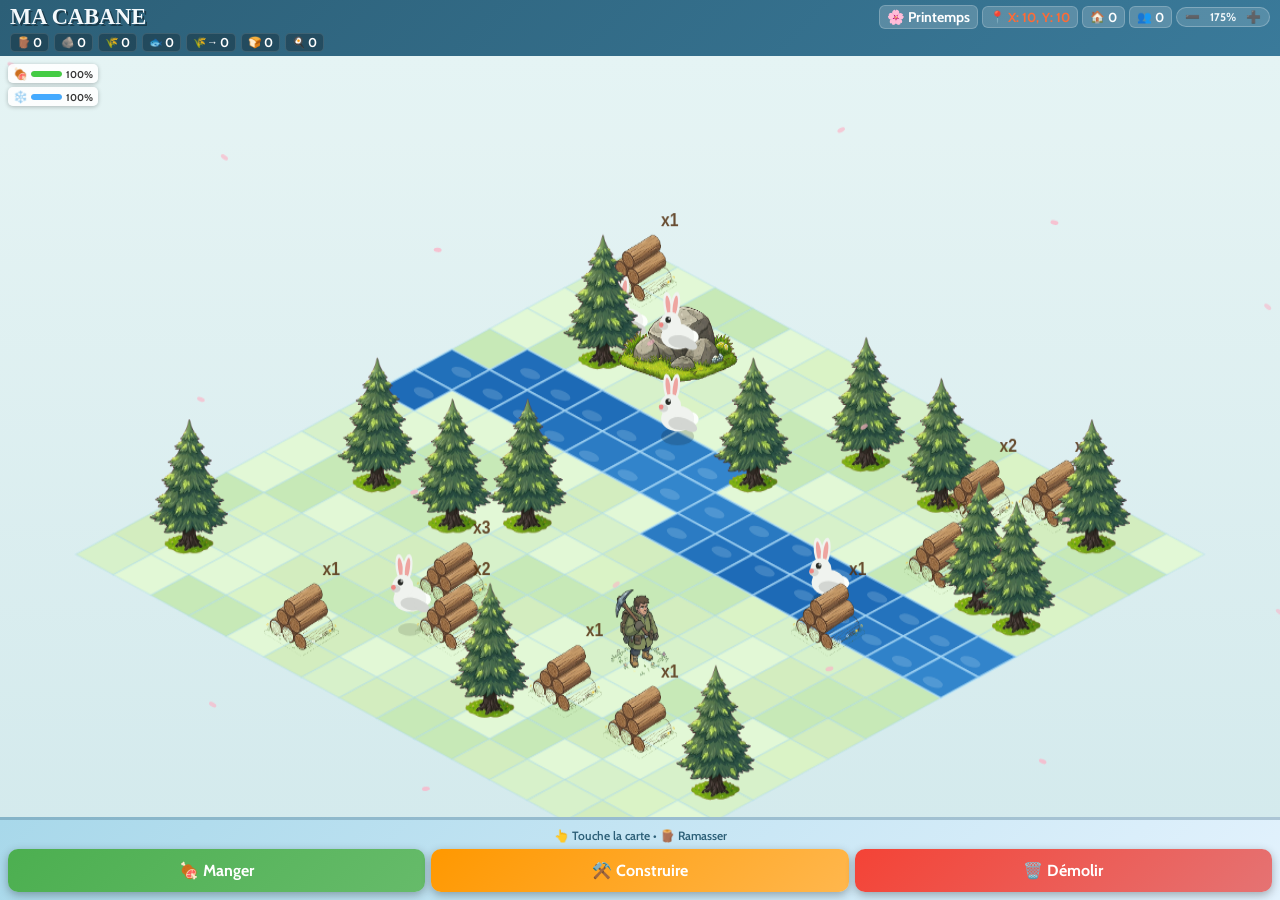
==== index.html @ a0b6c783 "Zoom adaptatif : auto au démarrage + pinch-to-zoom + boutons +/- - calculateZoom() maintenant sans c" ====
<!DOCTYPE html>
<html lang="fr">
<head>
    <meta charset="UTF-8">
    <meta name="viewport" content="width=device-width, initial-scale=1.0, maximum-scale=1.0, user-scalable=no">
    <link rel="manifest" href="manifest.json">
    <meta name="theme-color" content="#2c5f77">
    <meta name="apple-mobile-web-app-capable" content="yes">
    <meta name="apple-mobile-web-app-status-bar-style" content="black-translucent">
    <meta name="apple-mobile-web-app-title" content="Ma Cabane">
    <link rel="apple-touch-icon" href="icons/icon-192.png">
    <meta name="mobile-web-app-capable" content="yes">
    <title>Ma Cabane</title>
    <link rel="stylesheet" href="style.css">
    <link rel="preconnect" href="https://fonts.googleapis.com">
    <link rel="preconnect" href="https://fonts.gstatic.com" crossorigin>
    <link href="https://fonts.googleapis.com/css2?family=Permanent+Marker&family=Cabin:wght@400;700&display=swap" rel="stylesheet">
</head>
<body>

    <!-- Écran de chargement (overlay position:fixed, ne perturbe pas le layout) -->
    <div id="loadingScreen">
        <div class="loading-content">
            <div class="loading-title">MA CABANE</div>
            <div class="loading-sub">Chargement…</div>
            <div class="loading-bar-bg">
                <div class="loading-bar-fill" id="loadingBar"></div>
            </div>
            <div class="loading-hint">❄️ Prépare-toi à survivre à l'hiver !</div>
        </div>
    </div>

    <div class="game-container">

        <!-- ══════════ HEADER COMPACT ══════════ -->
        <div class="header">

            <!-- Ligne 1 : titre + saison + position -->
            <div class="header-row header-row-top">
                <h1>MA CABANE</h1>
                <div class="header-metas">
                    <div class="meta-chip season-chip"><span id="season">🌸 Printemps</span></div>
                    <div class="meta-chip"><span class="meta-icon">📍</span><span id="position">0,0</span></div>
                    <div class="meta-chip"><span class="meta-icon">🏠</span><span id="shelters">0</span></div>
                    <div class="meta-chip"><span class="meta-icon">👥</span><span id="habitants">0</span></div>
                    <div class="zoom-controls">
                        <button id="zoomOutBtn" class="zoom-btn">➖</button>
                        <span id="zoomLevel">100%</span>
                        <button id="zoomInBtn" class="zoom-btn">➕</button>
                    </div>
                </div>
            </div>

            <!-- Ligne 2 : ressources en grille compacte -->
            <div class="header-row header-resources">
                <div class="res-chip"><span class="res-icon">🪵</span><span id="wood">0</span></div>
                <div class="res-chip"><span class="res-icon">🪨</span><span id="stone">0</span></div>
                <div class="res-chip"><span class="res-icon">🌾</span><span id="wheat">0</span></div>
                <div class="res-chip"><span class="res-icon">🐟</span><span id="fish">0</span></div>
                <div class="res-chip"><span class="res-icon">🌾→</span><span id="flour">0</span></div>
                <div class="res-chip"><span class="res-icon">🍞</span><span id="bread">0</span></div>
                <div class="res-chip"><span class="res-icon">🍳</span><span id="cookedFish">0</span></div>
            </div>

        </div>

        <!-- ══════════ CANVAS + JAUGES OVERLAY ══════════ -->
        <div class="canvas-wrapper">
            <canvas id="gameCanvas"></canvas>

            <!-- Jauges faim/froid en overlay HTML (pas dessinées sur le canvas) -->
            <div class="stat-overlay">
                <div class="bar-item" id="hungerBarEl">
                    <span class="bar-icon">🍖</span>
                    <div class="bar-track">
                        <div class="bar-fill" id="hungerFill"></div>
                    </div>
                    <span class="bar-pct" id="hungerPct">100%</span>
                </div>
                <div class="bar-item" id="coldBarEl">
                    <span class="bar-icon">❄️</span>
                    <div class="bar-track">
                        <div class="bar-fill" id="coldFill"></div>
                    </div>
                    <span class="bar-pct" id="coldPct">100%</span>
                </div>
            </div>
        </div>

        <!-- ══════════ FOOTER COMPACT ══════════ -->
        <div class="controls">
            <div class="instruction-mobile">
                👆 Touche la carte • 🪵 Ramasser
            </div>
            <div class="action-buttons">
                <button id="eatBtn" class="footer-btn action">🍖 Manger</button>
                <button id="buildMenuBtn" class="footer-btn build">⚒️ Construire</button>
                <button id="demolishBtn" class="footer-btn danger">🗑️ Démolir</button>
            </div>
        </div>

        <!-- ══════════ POPUP DE CONSTRUCTION ══════════ -->
        <div id="buildPopup" class="build-popup hidden">
            <div class="popup-overlay"></div>
            <div class="popup-content">
                <div class="popup-header">
                    <h3>⚒️ Constructions</h3>
                    <button class="popup-close" id="closePopupBtn">✖</button>
                </div>

                <div class="build-carousel">
                    <div class="build-card" data-build="shelter" data-cost="5">
                        <div class="build-icon">🏠</div>
                        <div class="build-name">Abri</div>
                        <div class="build-cost">💰 5 🪵</div>
                    </div>
                    <div class="build-card" data-build="field" data-cost="3">
                        <div class="build-icon">🌾</div>
                        <div class="build-name">Champ</div>
                        <div class="build-cost">💰 3 🪵</div>
                    </div>
                    <div class="build-card" data-build="fence" data-cost="2">
                        <div class="build-icon">
                            <svg width="44" height="44" viewBox="0 0 44 44" xmlns="http://www.w3.org/2000/svg">
                                <rect x="4"  y="14" width="8" height="24" rx="1" fill="#8B5A2B"/>
                                <polygon points="8,6 4,14 12,14" fill="#6B3A10"/>
                                <rect x="18" y="8"  width="8" height="30" rx="1" fill="#7A4A1E"/>
                                <polygon points="22,0 18,8 26,8" fill="#5A2A08"/>
                                <rect x="32" y="14" width="8" height="24" rx="1" fill="#8B5A2B"/>
                                <polygon points="36,6 32,14 40,14" fill="#6B3A10"/>
                                <rect x="2"  y="20" width="40" height="4" rx="1" fill="#A0703A"/>
                            </svg>
                        </div>
                        <div class="build-name">Palissade</div>
                        <div class="build-cost">💰 2 🪵</div>
                    </div>
                    <div class="build-card" data-build="bridge" data-cost="5">
                        <div class="build-icon">🌉</div>
                        <div class="build-name">Pont</div>
                        <div class="build-cost">💰 5 🪵</div>
                    </div>
                    <div class="build-card" data-build="bakery" data-cost="8">
                        <div class="build-icon">🍞</div>
                        <div class="build-name">Boulangerie</div>
                        <div class="build-cost">💰 8 🪵</div>
                    </div>
                    <div class="build-card" data-build="fishery" data-cost="6">
                        <div class="build-icon">🎣</div>
                        <div class="build-name">Poissonnerie</div>
                        <div class="build-cost">💰 6 🪵</div>
                    </div>
                    <div class="build-card" data-build="mill" data-cost="10">
                        <div class="build-icon">⚙️</div>
                        <div class="build-name">Moulin</div>
                        <div class="build-cost">💰 10 🪵</div>
                    </div>
                    <div class="build-card" data-build="campfire" data-cost="3">
                        <div class="build-icon">🔥</div>
                        <div class="build-name">Feu de camp</div>
                        <div class="build-cost">💰 3 🪵</div>
                    </div>
                    <div class="build-card" data-build="tower" data-cost="8" data-cost-stone="5">
                        <div class="build-icon">🗼</div>
                        <div class="build-name">Tour de guet</div>
                        <div class="build-cost">💰 8 🪵 + 5 🪨</div>
                    </div>
                </div>
            </div>
        </div>
    </div>

    <script src="game.js"></script>

    <script>
    if ('serviceWorker' in navigator) {
        window.addEventListener('load', () => {
            navigator.serviceWorker.register('./service-worker.js')
                .then(r  => console.log('[PWA] SW enregistré, scope:', r.scope))
                .catch(e => console.error('[PWA] SW échec:', e));
        });
    }
    </script>
</body>
</html>
---- style.css ----
:root {
    --deep-blue:    #2c5f77;
    --ice-blue:     #a8d8ea;
    --snow-white:   #f4f9fc;
    --shadow:       #1a3a4a;
    --accent:       #ff6b35;
    --wood-brown:   #8b5a3c;
}

* {
    margin: 0; padding: 0; box-sizing: border-box;
    -webkit-user-select: none; user-select: none;
    -webkit-tap-highlight-color: transparent;
}

html, body {
    width: 100%; height: 100%;
    overscroll-behavior: none;
    overflow: hidden;
}

body {
    font-family: 'Cabin', sans-serif;
    background: #1a3a4a;
}

/* ══════════ ÉCRAN DE CHARGEMENT ══════════ */
#loadingScreen {
    position: fixed; inset: 0; z-index: 999;
    background: linear-gradient(135deg, #1a3a4a, #2c5f77);
    display: flex; justify-content: center; align-items: center;
    transition: opacity 0.5s ease;
}
.loading-content { text-align: center; color: #fff; padding: 20px; }
.loading-title {
    font-family: 'Permanent Marker', cursive;
    font-size: clamp(1.8em, 6vw, 3em);
    text-shadow: 3px 3px 0 #1a3a4a;
    margin-bottom: 12px;
}
.loading-sub   { color: var(--ice-blue); margin-bottom: 16px; font-size: 0.9em; }
.loading-bar-bg {
    width: min(260px, 70vw); height: 8px;
    background: rgba(255,255,255,0.15); border-radius: 4px;
    margin: 0 auto 12px; overflow: hidden;
}
.loading-bar-fill {
    height: 100%; width: 0%;
    background: linear-gradient(90deg, var(--ice-blue), var(--accent));
    border-radius: 4px; transition: width 0.3s ease;
}
.loading-hint { font-size: 0.8em; color: rgba(255,255,255,0.5); }

/* ══════════ CONTENEUR PRINCIPAL ══════════ */
.game-container {
    width: 100vw;
    /* 100dvh = tient compte des barres navigateur mobile (Chrome 108+, Safari 15.4+) */
    height: 100vh; height: 100dvh;
    display: flex; flex-direction: column;
    overflow: hidden;
    background: rgba(244,249,252,0.95);
    animation: slideIn 0.4s ease-out;
}
@keyframes slideIn {
    from { opacity: 0; } to { opacity: 1; }
}

/* ══════════ HEADER ══════════ */
.header {
    flex-shrink: 0;
    background: linear-gradient(135deg, var(--deep-blue), #3a7a9a);
    padding: 4px 10px 3px;
    box-shadow: 0 2px 8px rgba(0,0,0,0.3);
}

/* Ligne commune header */
.header-row {
    display: flex;
    align-items: center;
    gap: 5px;
}

/* Ligne 1 : titre + chips méta */
.header-row-top {
    justify-content: space-between;
    margin-bottom: 3px;
    flex-wrap: nowrap;
}

h1 {
    font-family: 'Permanent Marker', cursive;
    color: var(--snow-white);
    font-size: clamp(0.9em, 3.5vw, 1.4em);
    text-shadow: 2px 2px 0 var(--shadow);
    white-space: nowrap;
    flex-shrink: 0;
}

.header-metas {
    display: flex; gap: 4px; align-items: center;
    overflow-x: auto; scrollbar-width: none;
    flex-wrap: nowrap;
}
.header-metas::-webkit-scrollbar { display: none; }

/* Contrôles de zoom dans le header */
.zoom-controls {
    display: flex;
    align-items: center;
    gap: 3px;
    background: rgba(255,255,255,0.15);
    border: 1px solid rgba(255,255,255,0.25);
    padding: 2px 6px;
    border-radius: 12px;
    flex-shrink: 0;
}

.zoom-btn {
    background: transparent;
    border: none;
    cursor: pointer;
    font-size: 0.75em;
    padding: 0 2px;
    line-height: 1;
    color: white;
    touch-action: manipulation;
}

#zoomLevel {
    font-size: 0.7em;
    font-weight: bold;
    color: var(--snow-white);
    min-width: 36px;
    text-align: center;
}

.meta-chip {
    background: rgba(255,255,255,0.18);
    border: 1px solid rgba(255,255,255,0.2);
    border-radius: 6px;
    padding: 2px 7px;
    display: flex; align-items: center; gap: 3px;
    white-space: nowrap; flex-shrink: 0;
    color: #fff;
    font-size: clamp(0.65em, 2vw, 0.82em);
    font-weight: bold;
}
.season-chip { font-size: clamp(0.7em, 2.2vw, 0.88em); }
.meta-icon   { font-size: 0.9em; }

#position { color: var(--accent); font-weight: bold; }

/* Ligne 2 : ressources scrollables */
.header-resources {
    overflow-x: auto; scrollbar-width: none;
    flex-wrap: nowrap; padding-bottom: 1px;
}
.header-resources::-webkit-scrollbar { display: none; }

.res-chip {
    background: rgba(0,0,0,0.25);
    border: 1px solid rgba(255,255,255,0.12);
    border-radius: 5px;
    padding: 1px 6px;
    display: flex; align-items: center; gap: 2px;
    color: #fff;
    font-size: clamp(0.65em, 2vw, 0.8em);
    font-weight: bold;
    white-space: nowrap; flex-shrink: 0;
}
.res-icon { font-size: 0.85em; }

/* ══════════ CANVAS WRAPPER ══════════ */
/* Le wrapper prend tout l'espace restant entre header et footer.
   Le canvas s'y étire à 100%. Ça garantit canvas.offsetWidth correct. */
.canvas-wrapper {
    flex: 1;
    min-height: 0;
    position: relative;   /* nécessaire pour les jauges en overlay */
    overflow: hidden;
}

#gameCanvas {
    width: 100%;           /* Fix Chrome : force le calcul de la largeur */
    height: 100%;          /* Fix Chrome : force le calcul de la hauteur */
    display: block;
    background: linear-gradient(180deg, #e8f4f8 0%, #d4e9f0 100%);
    cursor: crosshair;
    touch-action: none;
}

/* ══════════ JAUGES FAIM/FROID EN OVERLAY ══════════
   Position absolute dans .canvas-wrapper → elles flottent
   sur le canvas sans prendre de place dans le layout. */
.stat-overlay {
    position: absolute;
    top: 8px; left: 8px;
    display: flex; flex-direction: column; gap: 4px;
    pointer-events: none;   /* les clics passent à travers vers le canvas */
    z-index: 10;
}

.bar-item {
    display: flex; align-items: center; gap: 3px;
    background: rgba(255,255,255,0.88);
    border-radius: 5px;
    padding: 2px 5px;
    box-shadow: 0 1px 4px rgba(0,0,0,0.25);
    min-width: 90px;
    max-width: 120px;
}

.bar-icon { font-size: 0.75em; flex-shrink: 0; }

.bar-track {
    flex: 1;
    height: 6px;
    background: rgba(0,0,0,0.15);
    border-radius: 3px;
    overflow: hidden;
}

.bar-fill {
    height: 100%;
    border-radius: 4px;
    transition: width 0.3s ease, background 0.5s ease;
}

.bar-pct {
    font-size: 0.62em;
    font-weight: bold;
    color: #333;
    min-width: 28px;
    text-align: right;
    flex-shrink: 0;
}

/* Animation critique (barre < 20%) */
.bar-item.critical {
    animation: blink-critical 0.6s ease-in-out infinite;
}
@keyframes blink-critical {
    0%, 100% { box-shadow: 0 1px 4px rgba(0,0,0,0.25); }
    50%       { box-shadow: 0 0 8px 2px rgba(220,50,50,0.6); }
}

/* ══════════ FOOTER COMPACT ══════════ */
.controls {
    position: fixed;
    bottom: 0;
    left: 0;
    right: 0;
    background: linear-gradient(135deg, var(--ice-blue), #e3f2fd);
    padding: 8px;
    border-top: 3px solid rgba(44, 95, 119, 0.3);
    z-index: 1000;
}

/* Ligne actions : instruction + manger/démolir */
.controls-actions {
    display: flex; align-items: center;
    justify-content: space-between; gap: 8px;
}

.instruction {
    display: flex; align-items: center; gap: 5px;
    color: var(--deep-blue); flex: 1; min-width: 0; overflow: hidden;
}
.instruction .icon {
    font-size: 1em; flex-shrink: 0;
    animation: bounce 2s ease-in-out infinite;
}
.instruction span:last-child {
    font-size: 0.7em; font-weight: 600;
    white-space: nowrap; overflow: hidden; text-overflow: ellipsis;
}
@keyframes bounce {
    0%, 100% { transform: translateY(0); } 50% { transform: translateY(-4px); }
}

.action-buttons { display: flex; gap: 4px; flex-shrink: 0; }

/* Ligne boutons de construction : UNE seule ligne scrollable */
.controls-scroll {
    display: flex; gap: 4px;
    overflow-x: auto; scrollbar-width: none;
    flex-wrap: nowrap; padding-bottom: 2px;
}
.controls-scroll::-webkit-scrollbar { display: none; }

/* ══════════ BOUTONS ══════════ */
.build-button {
    background: linear-gradient(135deg, var(--wood-brown), #a67c52);
    color: #fff;
    border: 1.5px solid rgba(255,255,255,0.35);
    padding: 5px 10px;
    font-size: clamp(0.65em, 2vw, 0.78em);
    font-weight: bold;
    border-radius: 8px;
    cursor: pointer;
    font-family: 'Cabin', sans-serif;
    box-shadow: 0 2px 5px rgba(0,0,0,0.2);
    transition: all 0.15s ease;
    white-space: nowrap;
    flex-shrink: 0;
    min-height: 36px;
    touch-action: manipulation;
}

.build-button:hover   { transform: translateY(-1px); box-shadow: 0 4px 10px rgba(0,0,0,0.3); }
.build-button:active  { transform: scale(0.95); }
.build-button:disabled{ opacity: 0.4; cursor: not-allowed; transform: none; }

.build-button.active {
    background: linear-gradient(135deg, var(--accent), #ff8c5a);
    animation: pulse 1s ease-in-out infinite;
}

.eat-btn     { background: linear-gradient(135deg, #2a6e2a, #3a9e3a); }
.eat-btn:hover { background: linear-gradient(135deg, #3a9e3a, #2a6e2a); }
.orient-btn  { background: linear-gradient(135deg, #1a4a6a, #2a6a9a); }

.demolish-button {
    background: linear-gradient(135deg, #7a2020, #a03030);
    border-color: rgba(255,170,170,0.4);
}
.demolish-button:hover  { background: linear-gradient(135deg, #a03030, #7a2020); }
.demolish-button.active {
    background: linear-gradient(135deg, #cc2020, #ff4040);
    animation: pulseRed 1s ease-in-out infinite;
}

@keyframes pulseRed {
    0%, 100% { box-shadow: 0 2px 8px rgba(220,50,50,0.4); }
    50%       { box-shadow: 0 4px 16px rgba(220,50,50,0.7); }
}
@keyframes pulse {
    0%, 100% { box-shadow: 0 2px 8px rgba(255,107,53,0.4); }
    50%       { box-shadow: 0 4px 16px rgba(255,107,53,0.7); }
}

/* ══════════ RESPONSIVE MOBILE COMPACT ══════════ */
@media (max-height: 500px) {
    .header  { padding: 2px 8px 2px; }
    h1       { font-size: 0.9em; }
    .header-row-top { margin-bottom: 1px; }
    .controls{ padding: 2px 6px 3px; gap: 2px; }
    .instruction { display: none; }
    .controls-actions { justify-content: flex-end; }
    .build-button { min-height: 30px; padding: 3px 7px; }
    .bar-item { min-width: 100px; }
}

@media (max-width: 400px) {
    h1 { font-size: 0.85em; }
    .meta-chip { padding: 1px 5px; }
}

.button-grid {
    display: grid;
    grid-template-columns: repeat(2, 1fr);
    gap: 5px;
    flex: 1;
    overflow-y: auto;
}

.action-btn, .build-btn {
    padding: 8px 12px;
    font-size: 0.9em;
    border-radius: 8px;
    border: none;
    font-weight: bold;
    cursor: pointer;
    white-space: nowrap;
    touch-action: manipulation;
}

.action-btn {
    background: linear-gradient(135deg, #ff6b35, #ff8c5a);
    color: white;
}

.build-btn {
    background: linear-gradient(135deg, #8d6e63, #a1887f);
    color: white;
}

.hunger-bar, .cold-bar {
    position: absolute;
    top: 70px;
    left: 10px;
    width: 140px;
    height: 18px;
    background: rgba(255,255,255,0.85);
    border-radius: 10px;
    padding: 2px;
    z-index: 10;
}

.cold-bar {
    top: 95px;
}

/* ══════════ FOOTER COMPACT — BOUTONS ══════════ */
.instruction-mobile {
    font-size: 0.75em;
    color: var(--deep-blue);
    text-align: center;
    margin-bottom: 6px;
    font-weight: 600;
}

.action-buttons {
    display: flex;
    gap: 6px;
    justify-content: center;
}

.footer-btn {
    flex: 1;
    padding: 12px 8px;
    font-size: 1em;
    border-radius: 10px;
    border: none;
    font-weight: bold;
    cursor: pointer;
    font-family: 'Cabin', sans-serif;
    box-shadow: 0 3px 10px rgba(0,0,0,0.3);
    transition: transform 0.1s;
    touch-action: manipulation;
}

.footer-btn:active { transform: scale(0.95); }

.footer-btn.action  { background: linear-gradient(135deg, #4caf50, #66bb6a); color: white; }
.footer-btn.build   { background: linear-gradient(135deg, #ff9800, #ffb74d); color: white; }
.footer-btn.danger  { background: linear-gradient(135deg, #f44336, #e57373); color: white; }
.footer-btn.danger.active {
    background: linear-gradient(135deg, #cc2020, #ff4040);
    animation: pulseRed 1s ease-in-out infinite;
}

/* ══════════ POPUP DE CONSTRUCTION ══════════ */
.build-popup {
    position: fixed;
    top: 0; left: 0; right: 0; bottom: 0;
    z-index: 2000;
    display: flex;
    align-items: center;
    justify-content: center;
}

.build-popup.hidden { display: none; }

.popup-overlay {
    position: absolute;
    top: 0; left: 0; right: 0; bottom: 0;
    background: rgba(0, 0, 0, 0.7);
    backdrop-filter: blur(5px);
}

.popup-content {
    position: relative;
    background: linear-gradient(135deg, #e8f4f8, #d4e9f0);
    border-radius: 20px;
    padding: 20px;
    max-width: 90vw;
    width: 500px;
    box-shadow: 0 10px 40px rgba(0,0,0,0.5);
    border: 3px solid var(--ice-blue);
}

.popup-header {
    display: flex;
    justify-content: space-between;
    align-items: center;
    margin-bottom: 15px;
}

.popup-header h3 {
    font-family: 'Permanent Marker', cursive;
    color: var(--deep-blue);
    margin: 0;
    font-size: 1.5em;
}

.popup-close {
    background: #f44336;
    color: white;
    border: none;
    border-radius: 50%;
    width: 35px;
    height: 35px;
    font-size: 1.2em;
    cursor: pointer;
    box-shadow: 0 2px 8px rgba(0,0,0,0.3);
    touch-action: manipulation;
}

.build-carousel {
    display: flex;
    gap: 12px;
    overflow-x: auto;
    overflow-y: hidden;
    padding: 10px 5px;
    scroll-snap-type: x mandatory;
}

.build-card {
    min-width: 110px;
    background: white;
    border-radius: 15px;
    padding: 15px 10px;
    text-align: center;
    cursor: pointer;
    border: 3px solid transparent;
    box-shadow: 0 4px 12px rgba(0,0,0,0.2);
    transition: all 0.2s;
    scroll-snap-align: center;
    touch-action: manipulation;
}

.build-card:hover         { transform: translateY(-5px); border-color: var(--accent); }
.build-card:active        { transform: scale(0.95); }
.build-card.disabled      { opacity: 0.5; cursor: not-allowed; }
.build-card.disabled:hover{ transform: none; border-color: transparent; }

.build-icon  { font-size: 2.5em; margin-bottom: 6px; }
.build-name  { font-weight: bold; color: var(--deep-blue); margin-bottom: 4px; font-size: 0.85em; }
.build-cost  { font-size: 0.8em; color: var(--wood-brown); font-weight: 600; }
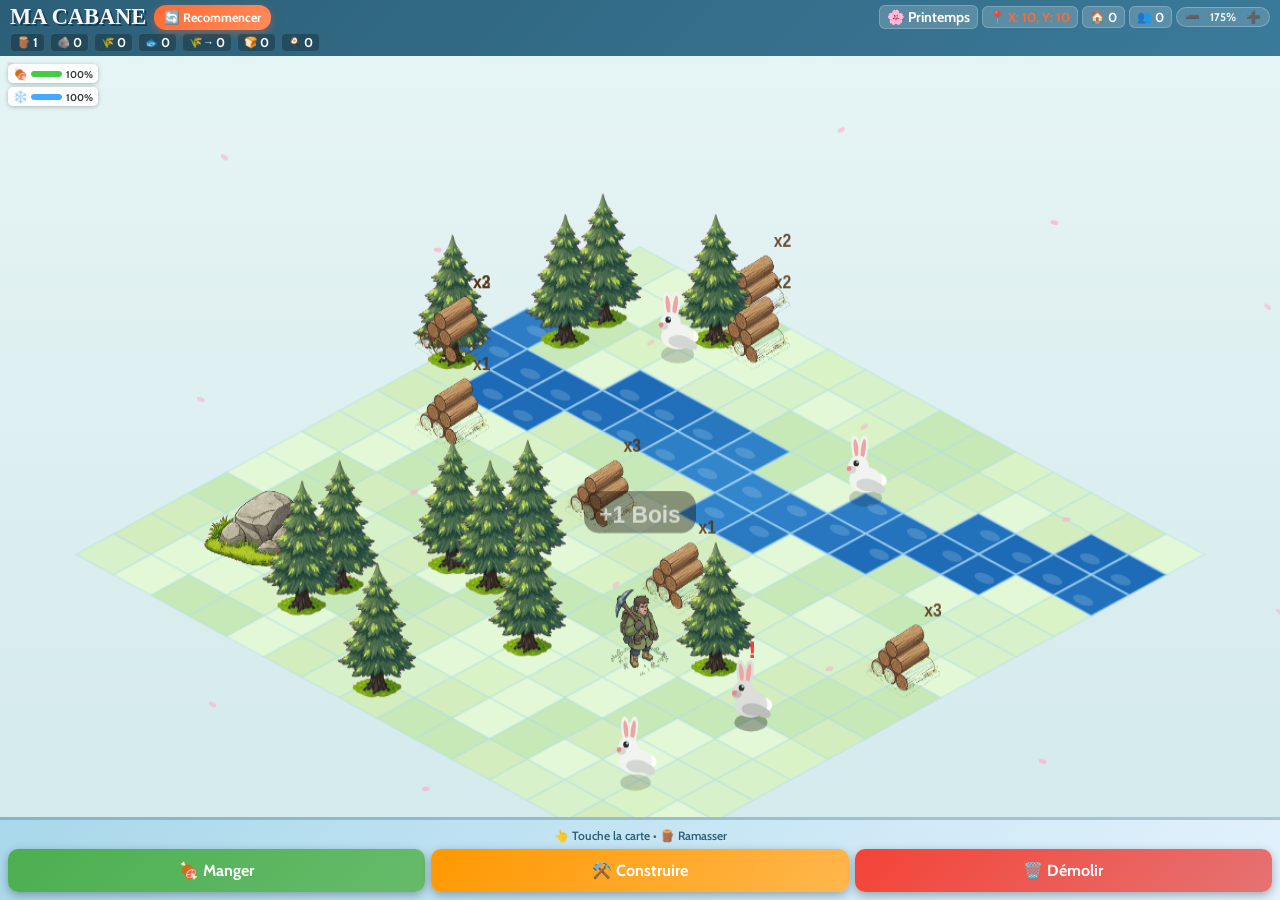
==== commit 7a2f4b7c: "Ajouter bouton Nouvelle Partie avec popup de confirmation Co-Authored-By: Claude Sonnet 4.6 <noreply" ====
--- a/index.html
+++ b/index.html
@@ -35,9 +35,12 @@
         <!-- ══════════ HEADER COMPACT ══════════ -->
         <div class="header">
 
-            <!-- Ligne 1 : titre + saison + position -->
+            <!-- Ligne 1 : titre + bouton nouvelle partie + saison + position -->
             <div class="header-row header-row-top">
-                <h1>MA CABANE</h1>
+                <div class="title-section">
+                    <h1>MA CABANE</h1>
+                    <button id="newGameBtn" class="new-game-btn" title="Nouvelle partie">🔄 Recommencer</button>
+                </div>
                 <div class="header-metas">
                     <div class="meta-chip season-chip"><span id="season">🌸 Printemps</span></div>
                     <div class="meta-chip"><span class="meta-icon">📍</span><span id="position">0,0</span></div>
@@ -169,6 +172,21 @@
         </div>
     </div>
 
+    <!-- Popup de confirmation nouvelle partie -->
+    <div id="confirmPopup" class="confirm-popup hidden">
+        <div class="popup-overlay"></div>
+        <div class="confirm-content">
+            <h2>🔄 Nouvelle partie ?</h2>
+            <p>Toute ta progression sera perdue :</p>
+            <ul id="progressList"></ul>
+            <p><strong>Es-tu sûr de vouloir recommencer ?</strong></p>
+            <div class="confirm-buttons">
+                <button id="confirmYes" class="confirm-btn yes">✅ Oui, recommencer</button>
+                <button id="confirmNo" class="confirm-btn no">❌ Annuler</button>
+            </div>
+        </div>
+    </div>
+
     <script src="game.js"></script>
 
     <script>
--- a/style.css
+++ b/style.css
@@ -86,6 +86,33 @@
     margin-bottom: 3px;
     flex-wrap: nowrap;
 }
+
+/* Container titre + bouton nouvelle partie */
+.title-section {
+    display: flex;
+    align-items: center;
+    gap: 8px;
+    flex-shrink: 0;
+}
+
+/* Bouton "Recommencer" */
+.new-game-btn {
+    background: linear-gradient(135deg, #ff6b35, #ff8c5a);
+    color: white;
+    border: none;
+    border-radius: 12px;
+    padding: 5px 10px;
+    font-size: clamp(0.6em, 2vw, 0.78em);
+    font-weight: bold;
+    cursor: pointer;
+    box-shadow: 0 3px 10px rgba(255, 107, 53, 0.4);
+    transition: all 0.2s;
+    font-family: 'Cabin', sans-serif;
+    white-space: nowrap;
+    touch-action: manipulation;
+}
+.new-game-btn:hover  { transform: translateY(-2px); box-shadow: 0 5px 15px rgba(255, 107, 53, 0.6); }
+.new-game-btn:active { transform: scale(0.95); }
 
 h1 {
     font-family: 'Permanent Marker', cursive;
@@ -528,3 +555,54 @@
 .build-icon  { font-size: 2.5em; margin-bottom: 6px; }
 .build-name  { font-weight: bold; color: var(--deep-blue); margin-bottom: 4px; font-size: 0.85em; }
 .build-cost  { font-size: 0.8em; color: var(--wood-brown); font-weight: 600; }
+
+/* ══════════ POPUP CONFIRMATION NOUVELLE PARTIE ══════════ */
+.confirm-popup {
+    position: fixed;
+    top: 0; left: 0; right: 0; bottom: 0;
+    z-index: 5000;
+    display: flex;
+    align-items: center;
+    justify-content: center;
+}
+.confirm-popup.hidden { display: none; }
+
+.confirm-content {
+    position: relative;
+    background: white;
+    border-radius: 20px;
+    padding: 30px;
+    max-width: min(400px, 90vw);
+    box-shadow: 0 10px 50px rgba(0,0,0,0.5);
+    text-align: center;
+    z-index: 1;
+}
+.confirm-content h2 { color: var(--deep-blue); margin-bottom: 15px; font-family: 'Permanent Marker', cursive; }
+.confirm-content p  { color: #444; margin-bottom: 8px; }
+.confirm-content ul { text-align: left; margin: 10px 0 15px 20px; color: var(--wood-brown); font-weight: 600; }
+.confirm-content ul li { margin-bottom: 4px; }
+
+.confirm-buttons { display: flex; gap: 10px; margin-top: 20px; }
+.confirm-btn {
+    flex: 1;
+    padding: 12px 20px;
+    border: none;
+    border-radius: 10px;
+    font-weight: bold;
+    cursor: pointer;
+    font-size: 1em;
+    font-family: 'Cabin', sans-serif;
+    touch-action: manipulation;
+    transition: transform 0.1s;
+}
+.confirm-btn:active { transform: scale(0.95); }
+.confirm-btn.yes { background: linear-gradient(135deg, #4caf50, #66bb6a); color: white; }
+.confirm-btn.no  { background: linear-gradient(135deg, #757575, #9e9e9e); color: white; }
+
+/* Animation du message temporaire "Nouvelle partie commencée" */
+@keyframes fadeInOut {
+    0%   { opacity: 0; transform: translate(-50%, -50%) scale(0.8); }
+    20%  { opacity: 1; transform: translate(-50%, -50%) scale(1); }
+    80%  { opacity: 1; transform: translate(-50%, -50%) scale(1); }
+    100% { opacity: 0; transform: translate(-50%, -50%) scale(0.8); }
+}
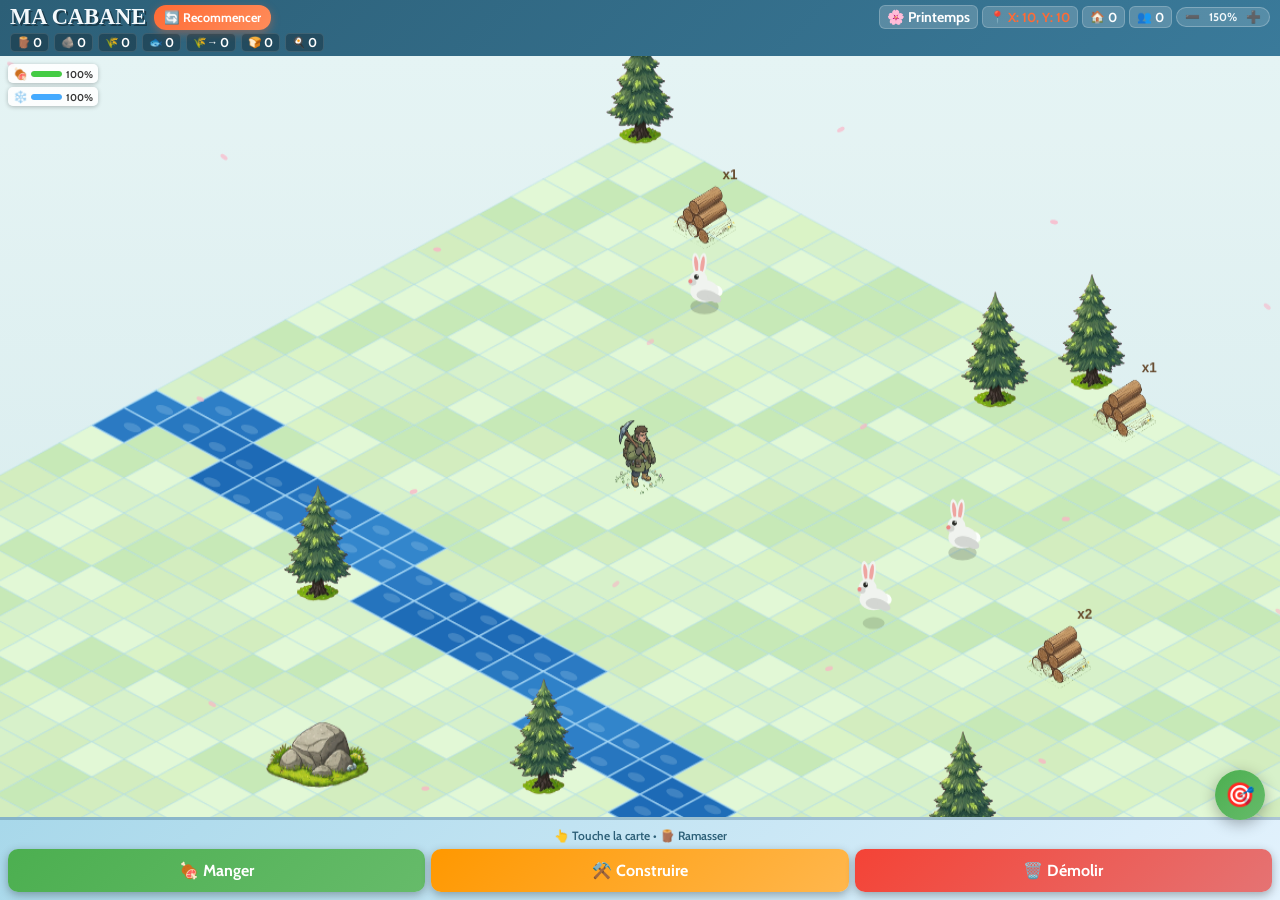
==== commit 52256f40: "Système de caméra déplaçable + terrain 40x40 - Monde agrandi de 15x15 à 40x40 tuiles - Caméra avec s" ====
--- a/index.html
+++ b/index.html
@@ -187,6 +187,9 @@
         </div>
     </div>
 
+    <!-- Bouton flottant pour recentrer la caméra sur le personnage -->
+    <button id="recenterBtn" class="recenter-btn" title="Centrer sur le personnage">🎯</button>
+
     <script src="game.js"></script>
 
     <script>
--- a/style.css
+++ b/style.css
@@ -599,6 +599,27 @@
 .confirm-btn.yes { background: linear-gradient(135deg, #4caf50, #66bb6a); color: white; }
 .confirm-btn.no  { background: linear-gradient(135deg, #757575, #9e9e9e); color: white; }
 
+/* ══════════ BOUTON RECENTRER (caméra) ══════════ */
+.recenter-btn {
+    position: fixed;
+    bottom: 80px;
+    right: 15px;
+    width: 50px;
+    height: 50px;
+    border-radius: 50%;
+    background: linear-gradient(135deg, #4caf50, #66bb6a);
+    color: white;
+    border: none;
+    font-size: 1.5em;
+    cursor: pointer;
+    box-shadow: 0 4px 15px rgba(0,0,0,0.3);
+    z-index: 1000;
+    transition: all 0.2s;
+    touch-action: manipulation;
+}
+.recenter-btn:hover  { transform: scale(1.1); box-shadow: 0 6px 20px rgba(0,0,0,0.4); }
+.recenter-btn:active { transform: scale(0.9); }
+
 /* Animation du message temporaire "Nouvelle partie commencée" */
 @keyframes fadeInOut {
     0%   { opacity: 0; transform: translate(-50%, -50%) scale(0.8); }
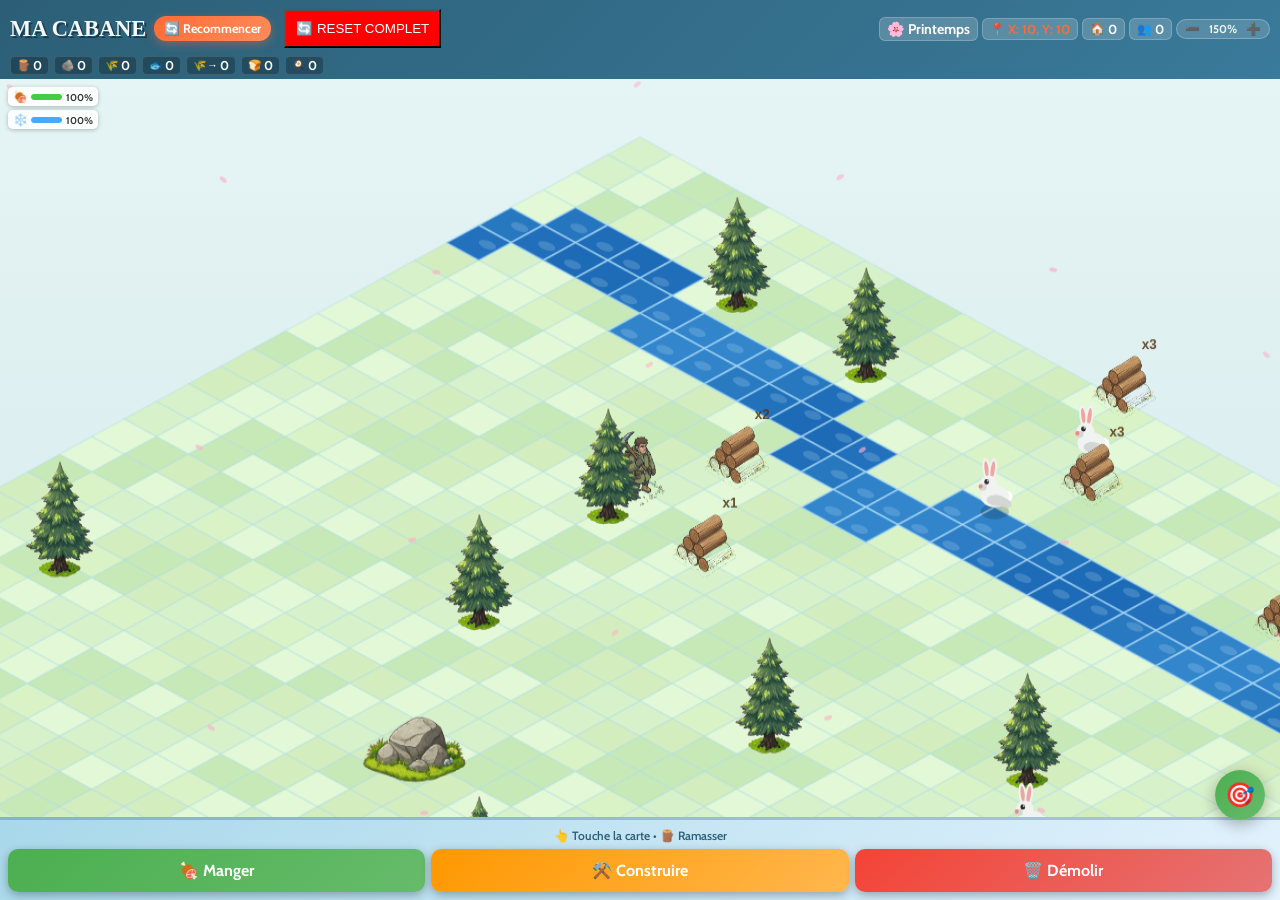
==== commit effc7fcd: "Nouvelles structures et sprites saisonniers (forge, ferme, scierie, grenier, charbonnerie, marché, s" ====
--- a/index.html
+++ b/index.html
@@ -40,6 +40,7 @@
                 <div class="title-section">
                     <h1>MA CABANE</h1>
                     <button id="newGameBtn" class="new-game-btn" title="Nouvelle partie">🔄 Recommencer</button>
+                    <button id="resetBtn" style="background: red; color: white; padding: 10px; margin: 5px;">🔄 RESET COMPLET</button>
                 </div>
                 <div class="header-metas">
                     <div class="meta-chip season-chip"><span id="season">🌸 Printemps</span></div>
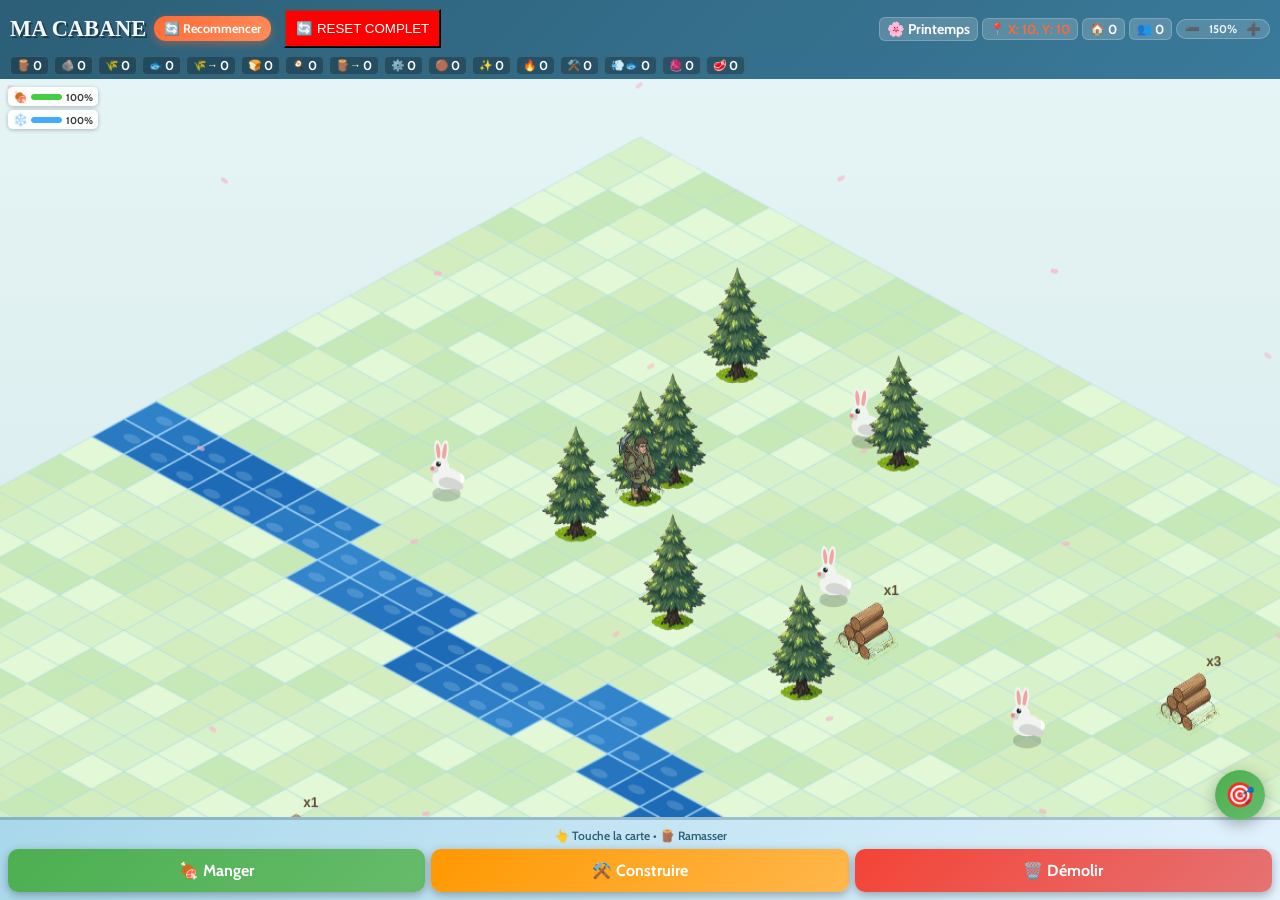
==== commit b9027d7f: "Chaînes de production avancées : mine, scierie, forge, ferme, marché, séchoir, grenier Nouvelles res" ====
--- a/index.html
+++ b/index.html
@@ -64,6 +64,15 @@
                 <div class="res-chip"><span class="res-icon">🌾→</span><span id="flour">0</span></div>
                 <div class="res-chip"><span class="res-icon">🍞</span><span id="bread">0</span></div>
                 <div class="res-chip"><span class="res-icon">🍳</span><span id="cookedFish">0</span></div>
+                <div class="res-chip"><span class="res-icon">🪵→</span><span id="planks">0</span></div>
+                <div class="res-chip"><span class="res-icon">⚙️</span><span id="iron">0</span></div>
+                <div class="res-chip"><span class="res-icon">🟤</span><span id="copper">0</span></div>
+                <div class="res-chip"><span class="res-icon">✨</span><span id="gold">0</span></div>
+                <div class="res-chip"><span class="res-icon">🔥</span><span id="charbon">0</span></div>
+                <div class="res-chip"><span class="res-icon">⚒️</span><span id="lingots">0</span></div>
+                <div class="res-chip"><span class="res-icon">💨🐟</span><span id="driedFish">0</span></div>
+                <div class="res-chip"><span class="res-icon">🧶</span><span id="laine">0</span></div>
+                <div class="res-chip"><span class="res-icon">🥩</span><span id="viande">0</span></div>
             </div>
 
         </div>
@@ -168,6 +177,46 @@
                         <div class="build-name">Tour de guet</div>
                         <div class="build-cost">💰 8 🪵 + 5 🪨</div>
                     </div>
+                    <div class="build-card" data-build="sawyer" data-cost="10" data-cost-stone="5">
+                        <div class="build-icon">🪚</div>
+                        <div class="build-name">Scierie</div>
+                        <div class="build-cost">💰 10 🪵 + 5 🪨</div>
+                    </div>
+                    <div class="build-card" data-build="mine" data-cost="20" data-cost-stone="15">
+                        <div class="build-icon">⛏️</div>
+                        <div class="build-name">Mine</div>
+                        <div class="build-cost">💰 20 🪵 + 15 🪨</div>
+                    </div>
+                    <div class="build-card" data-build="charbo" data-cost="8" data-cost-stone="3">
+                        <div class="build-icon">🔥</div>
+                        <div class="build-name">Charbonnerie</div>
+                        <div class="build-cost">💰 8 🪵 + 3 🪨</div>
+                    </div>
+                    <div class="build-card" data-build="forge" data-cost="12" data-cost-stone="8">
+                        <div class="build-icon">⚒️</div>
+                        <div class="build-name">Forge</div>
+                        <div class="build-cost">💰 12 🪵 + 8 🪨</div>
+                    </div>
+                    <div class="build-card" data-build="grenier" data-cost="6" data-cost-stone="2">
+                        <div class="build-icon">🌾</div>
+                        <div class="build-name">Grenier</div>
+                        <div class="build-cost">💰 6 🪵 + 2 🪨</div>
+                    </div>
+                    <div class="build-card" data-build="sechoir" data-cost="5" data-cost-stone="2">
+                        <div class="build-icon">💨</div>
+                        <div class="build-name">Séchoir</div>
+                        <div class="build-cost">💰 5 🪵 + 2 🪨</div>
+                    </div>
+                    <div class="build-card" data-build="ferme" data-cost="10" data-cost-stone="5">
+                        <div class="build-icon">🐑</div>
+                        <div class="build-name">Ferme</div>
+                        <div class="build-cost">💰 10 🪵 + 5 🪨</div>
+                    </div>
+                    <div class="build-card" data-build="marche" data-cost="12" data-cost-stone="6">
+                        <div class="build-icon">🏪</div>
+                        <div class="build-name">Marché</div>
+                        <div class="build-cost">💰 12 🪵 + 6 🪨</div>
+                    </div>
                 </div>
             </div>
         </div>
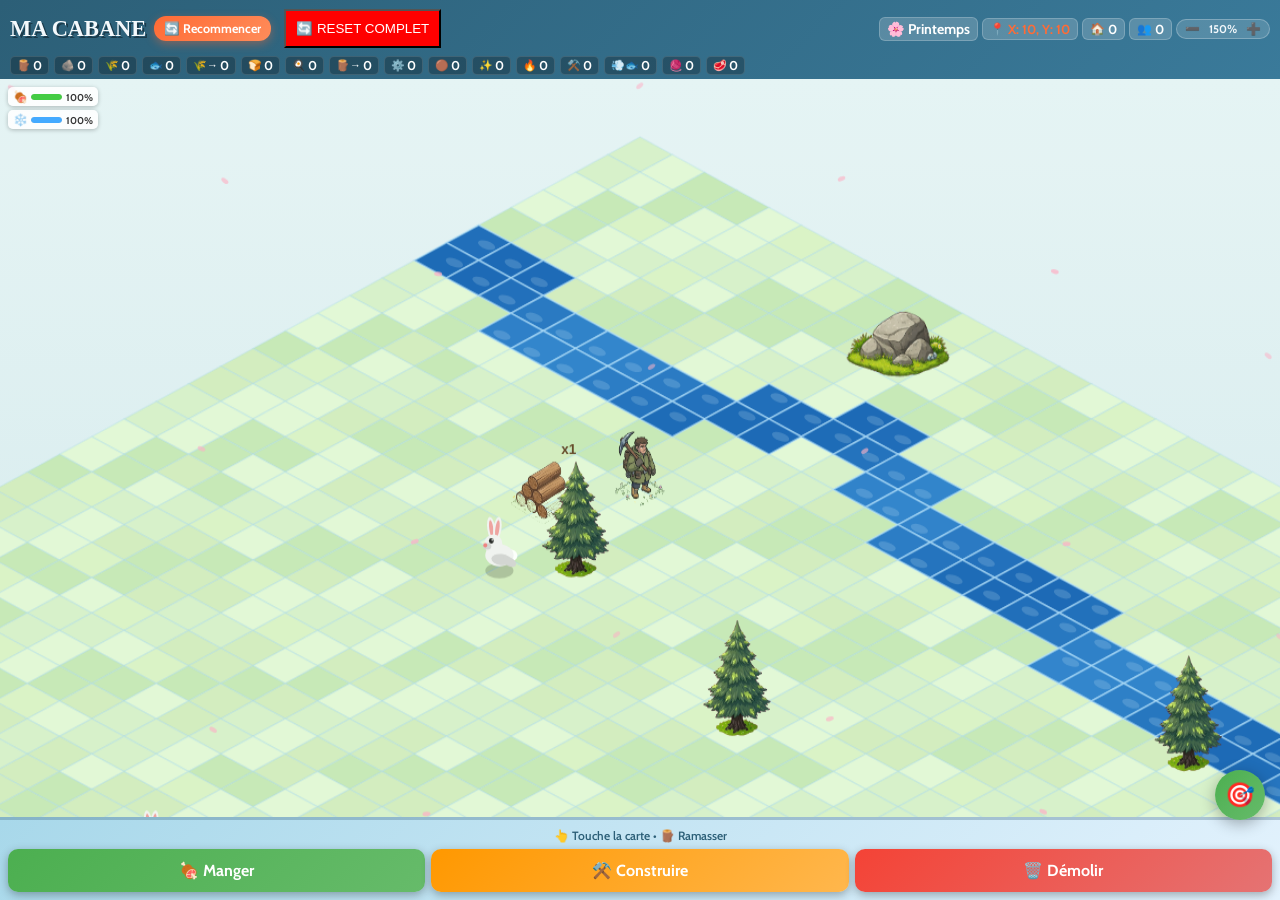
==== commit 95f38330: "Affectation des habitants à la collecte de ressources Co-Authored-By: Claude Sonnet 4.6 <noreply@ant" ====
--- a/index.html
+++ b/index.html
@@ -237,6 +237,20 @@
         </div>
     </div>
 
+    <!-- Popup d'assignation d'habitant -->
+    <div id="habitantPopup" class="confirm-popup hidden">
+        <div class="popup-overlay" id="habitantPopupOverlay"></div>
+        <div class="confirm-content habitant-popup-content">
+            <h2 id="habitantPopupTitle">👤 Habitant</h2>
+            <p id="habitantPopupStatus"></p>
+            <div id="habitantBuildingList" class="habitant-building-list"></div>
+            <div class="confirm-buttons">
+                <button id="habitantLibererBtn" class="confirm-btn yes" style="display:none">🔓 Libérer</button>
+                <button id="habitantPopupClose" class="confirm-btn no">✖ Fermer</button>
+            </div>
+        </div>
+    </div>
+
     <!-- Bouton flottant pour recentrer la caméra sur le personnage -->
     <button id="recenterBtn" class="recenter-btn" title="Centrer sur le personnage">🎯</button>
 
--- a/style.css
+++ b/style.css
@@ -598,6 +598,36 @@
 .confirm-btn:active { transform: scale(0.95); }
 .confirm-btn.yes { background: linear-gradient(135deg, #4caf50, #66bb6a); color: white; }
 .confirm-btn.no  { background: linear-gradient(135deg, #757575, #9e9e9e); color: white; }
+
+/* ══════════ POPUP HABITANT ══════════ */
+.habitant-popup-content { max-width: min(360px, 90vw); }
+.habitant-building-list {
+    display: flex;
+    flex-direction: column;
+    gap: 7px;
+    margin: 10px 0;
+    max-height: 240px;
+    overflow-y: auto;
+}
+.habitant-assign-btn {
+    padding: 10px 14px;
+    border: 2px solid #ccc;
+    border-radius: 10px;
+    background: #f5f5f5;
+    font-size: 0.95em;
+    font-family: 'Cabin', sans-serif;
+    cursor: pointer;
+    text-align: left;
+    touch-action: manipulation;
+    transition: all 0.15s;
+}
+.habitant-assign-btn:hover  { background: #e8f4e8; border-color: #4caf50; }
+.habitant-assign-btn:active { transform: scale(0.97); }
+.habitant-assign-btn.active {
+    background: linear-gradient(135deg, #e8f4e8, #d0edca);
+    border-color: #4caf50;
+    font-weight: bold;
+}
 
 /* ══════════ BOUTON RECENTRER (caméra) ══════════ */
 .recenter-btn {
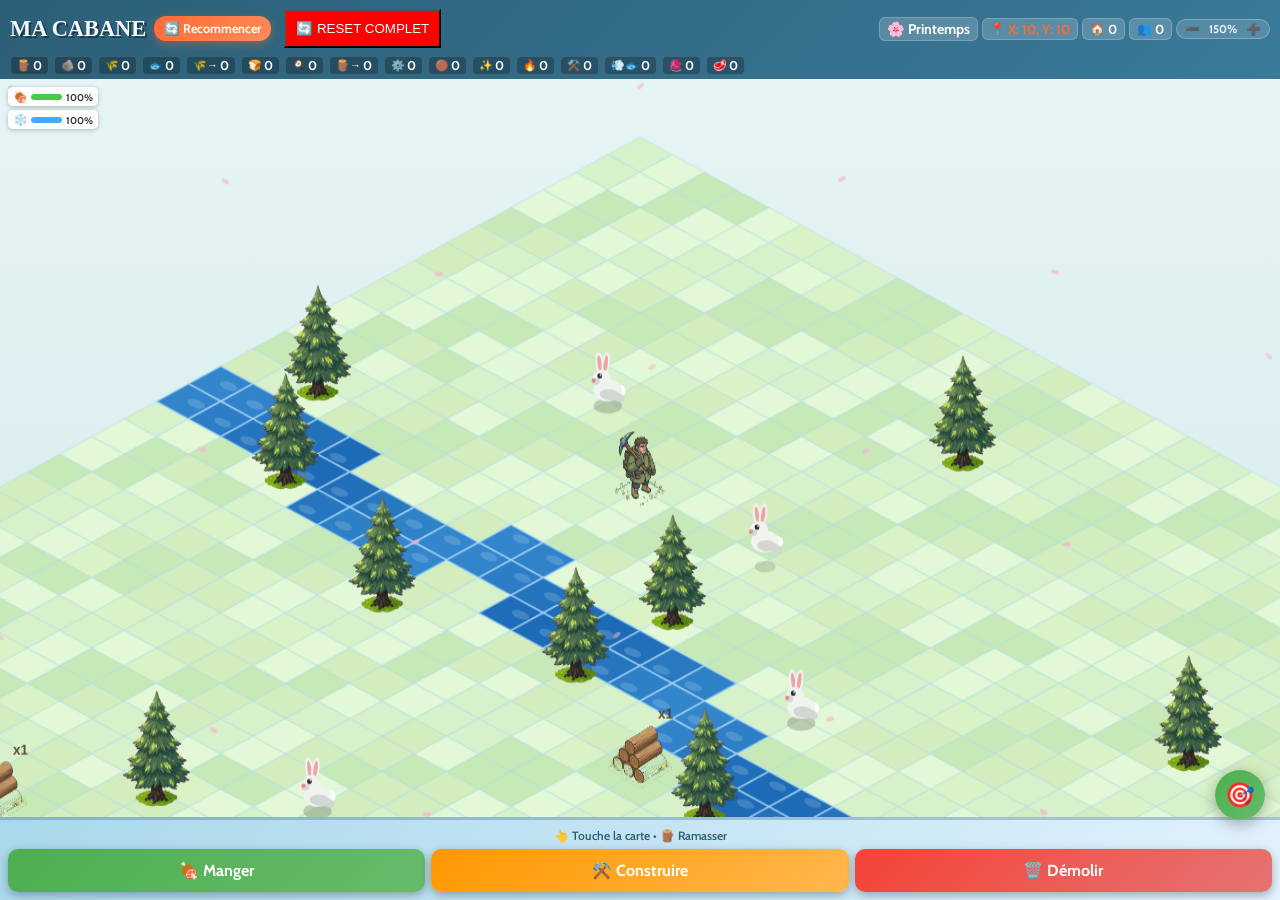
==== commit 8b56406b: "Chaînes de production élaborées : ressources avancées pour bâtiments industriels - Forge : coût plan" ====
--- a/index.html
+++ b/index.html
@@ -182,20 +182,20 @@
                         <div class="build-name">Scierie</div>
                         <div class="build-cost">💰 10 🪵 + 5 🪨</div>
                     </div>
-                    <div class="build-card" data-build="mine" data-cost="20" data-cost-stone="15">
+                    <div class="build-card" data-build="mine" data-cost-planks="10" data-cost-stone="8">
                         <div class="build-icon">⛏️</div>
                         <div class="build-name">Mine</div>
-                        <div class="build-cost">💰 20 🪵 + 15 🪨</div>
+                        <div class="build-cost">💰 10 🪵→ + 8 🪨</div>
                     </div>
                     <div class="build-card" data-build="charbo" data-cost="8" data-cost-stone="3">
                         <div class="build-icon">🔥</div>
                         <div class="build-name">Charbonnerie</div>
                         <div class="build-cost">💰 8 🪵 + 3 🪨</div>
                     </div>
-                    <div class="build-card" data-build="forge" data-cost="12" data-cost-stone="8">
+                    <div class="build-card" data-build="forge" data-cost-planks="6" data-cost-stone="5">
                         <div class="build-icon">⚒️</div>
                         <div class="build-name">Forge</div>
-                        <div class="build-cost">💰 12 🪵 + 8 🪨</div>
+                        <div class="build-cost">💰 6 🪵→ + 5 🪨</div>
                     </div>
                     <div class="build-card" data-build="grenier" data-cost="6" data-cost-stone="2">
                         <div class="build-icon">🌾</div>
@@ -212,10 +212,10 @@
                         <div class="build-name">Ferme</div>
                         <div class="build-cost">💰 10 🪵 + 5 🪨</div>
                     </div>
-                    <div class="build-card" data-build="marche" data-cost="12" data-cost-stone="6">
+                    <div class="build-card" data-build="marche" data-cost-planks="5" data-cost-lingots="3">
                         <div class="build-icon">🏪</div>
                         <div class="build-name">Marché</div>
-                        <div class="build-cost">💰 12 🪵 + 6 🪨</div>
+                        <div class="build-cost">💰 5 🪵→ + 3 ⚒️</div>
                     </div>
                 </div>
             </div>
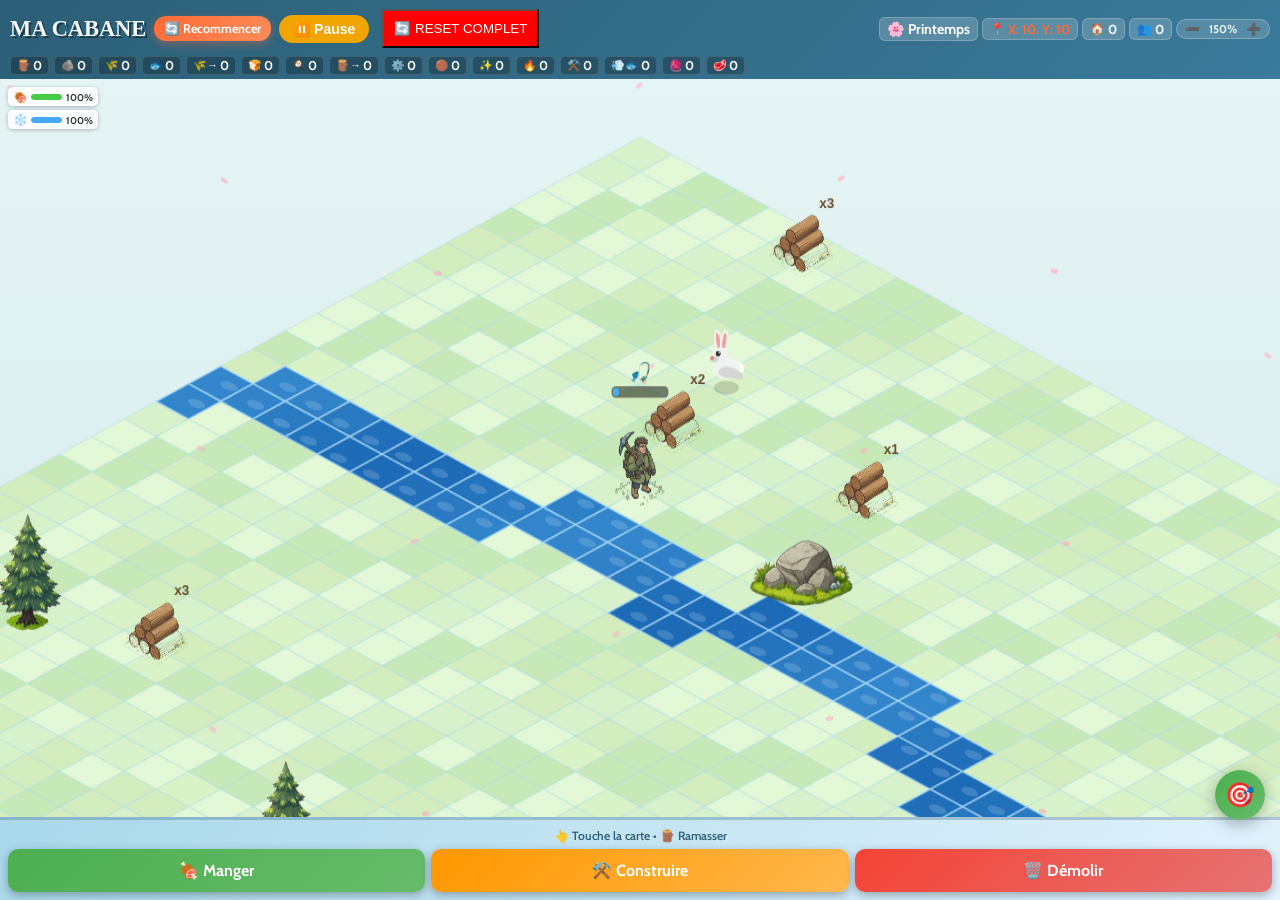
==== commit 0884fa27: "Bouton Pause / Reprendre avec raccourci clavier - Variable isPaused + court-circuit dans gameLoop() " ====
--- a/index.html
+++ b/index.html
@@ -40,6 +40,12 @@
                 <div class="title-section">
                     <h1>MA CABANE</h1>
                     <button id="newGameBtn" class="new-game-btn" title="Nouvelle partie">🔄 Recommencer</button>
+                    <button id="pauseBtn" onclick="togglePause()"
+                        style="background: #f0a500; color: white; border: none;
+                               padding: 6px 14px; border-radius: 20px;
+                               font-size: 14px; cursor: pointer; font-weight: bold;">
+                        ⏸️ Pause
+                    </button>
                     <button id="resetBtn" style="background: red; color: white; padding: 10px; margin: 5px;">🔄 RESET COMPLET</button>
                 </div>
                 <div class="header-metas">
